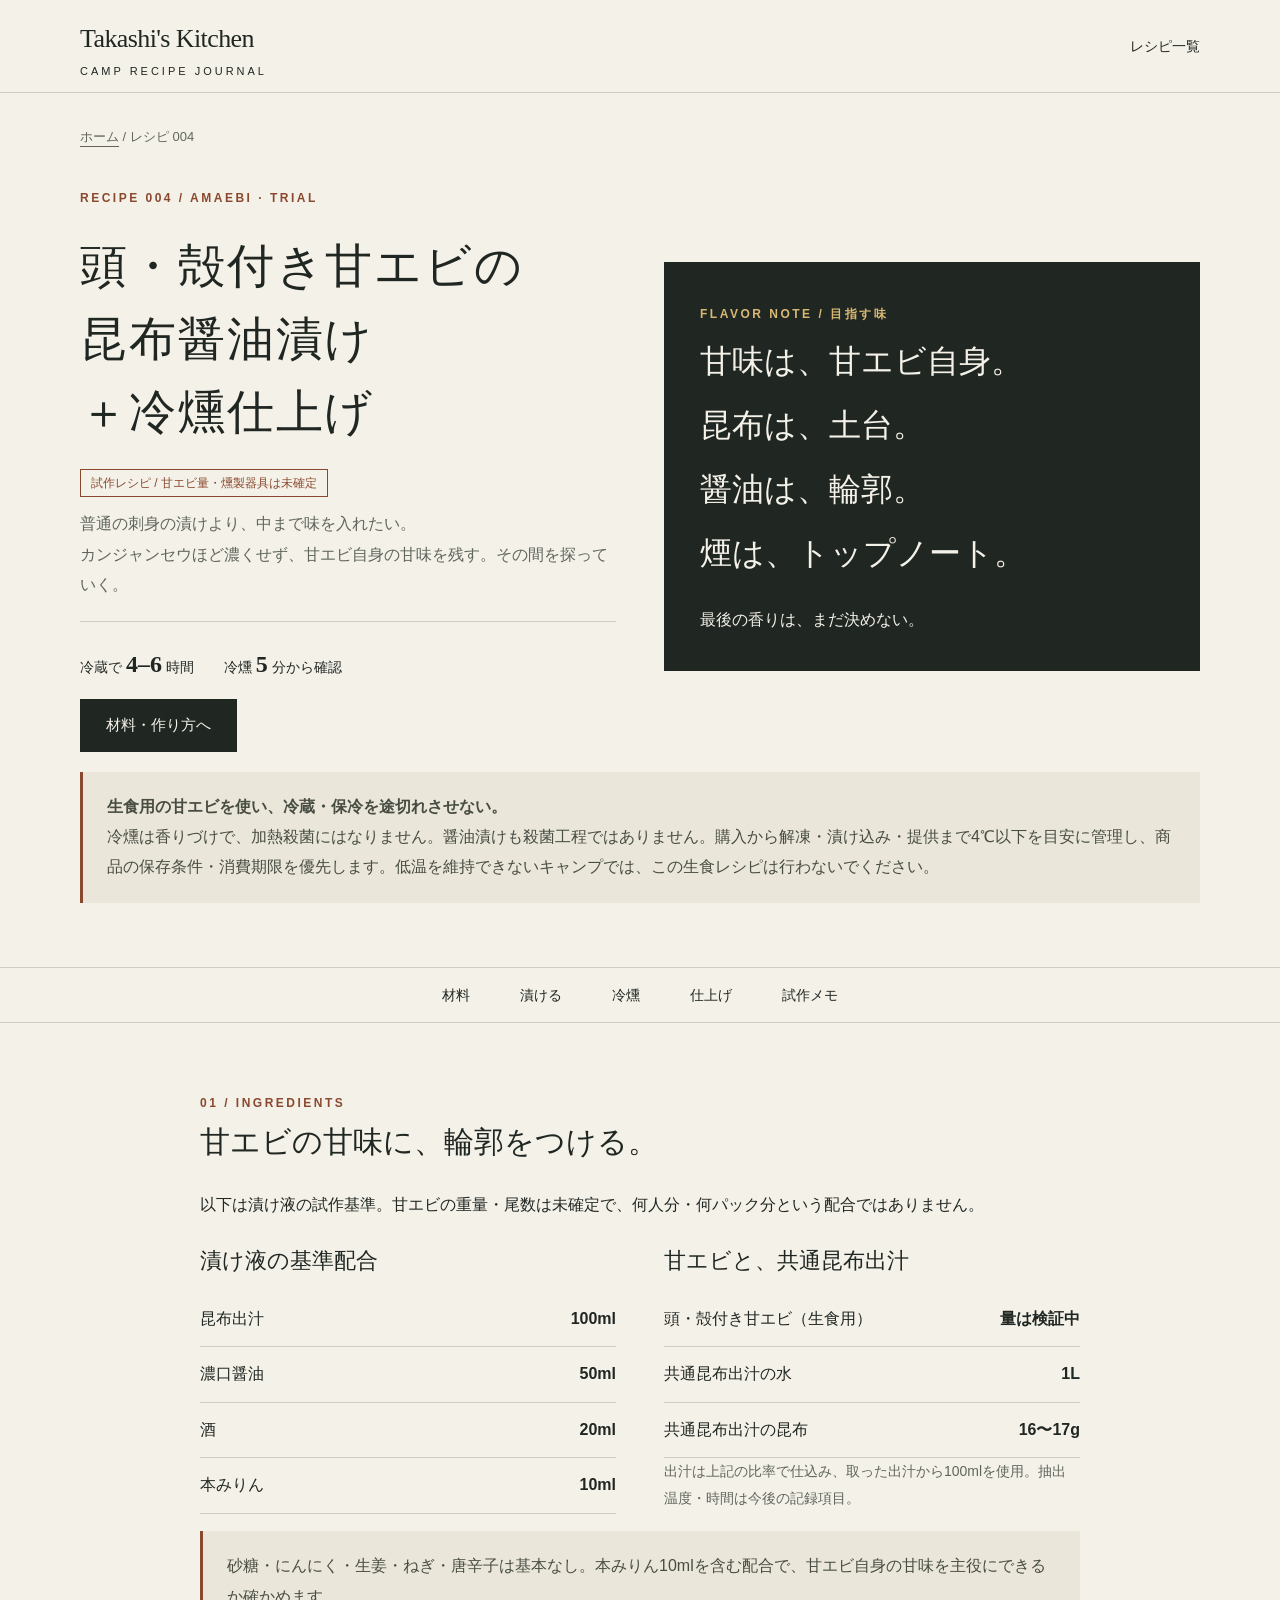
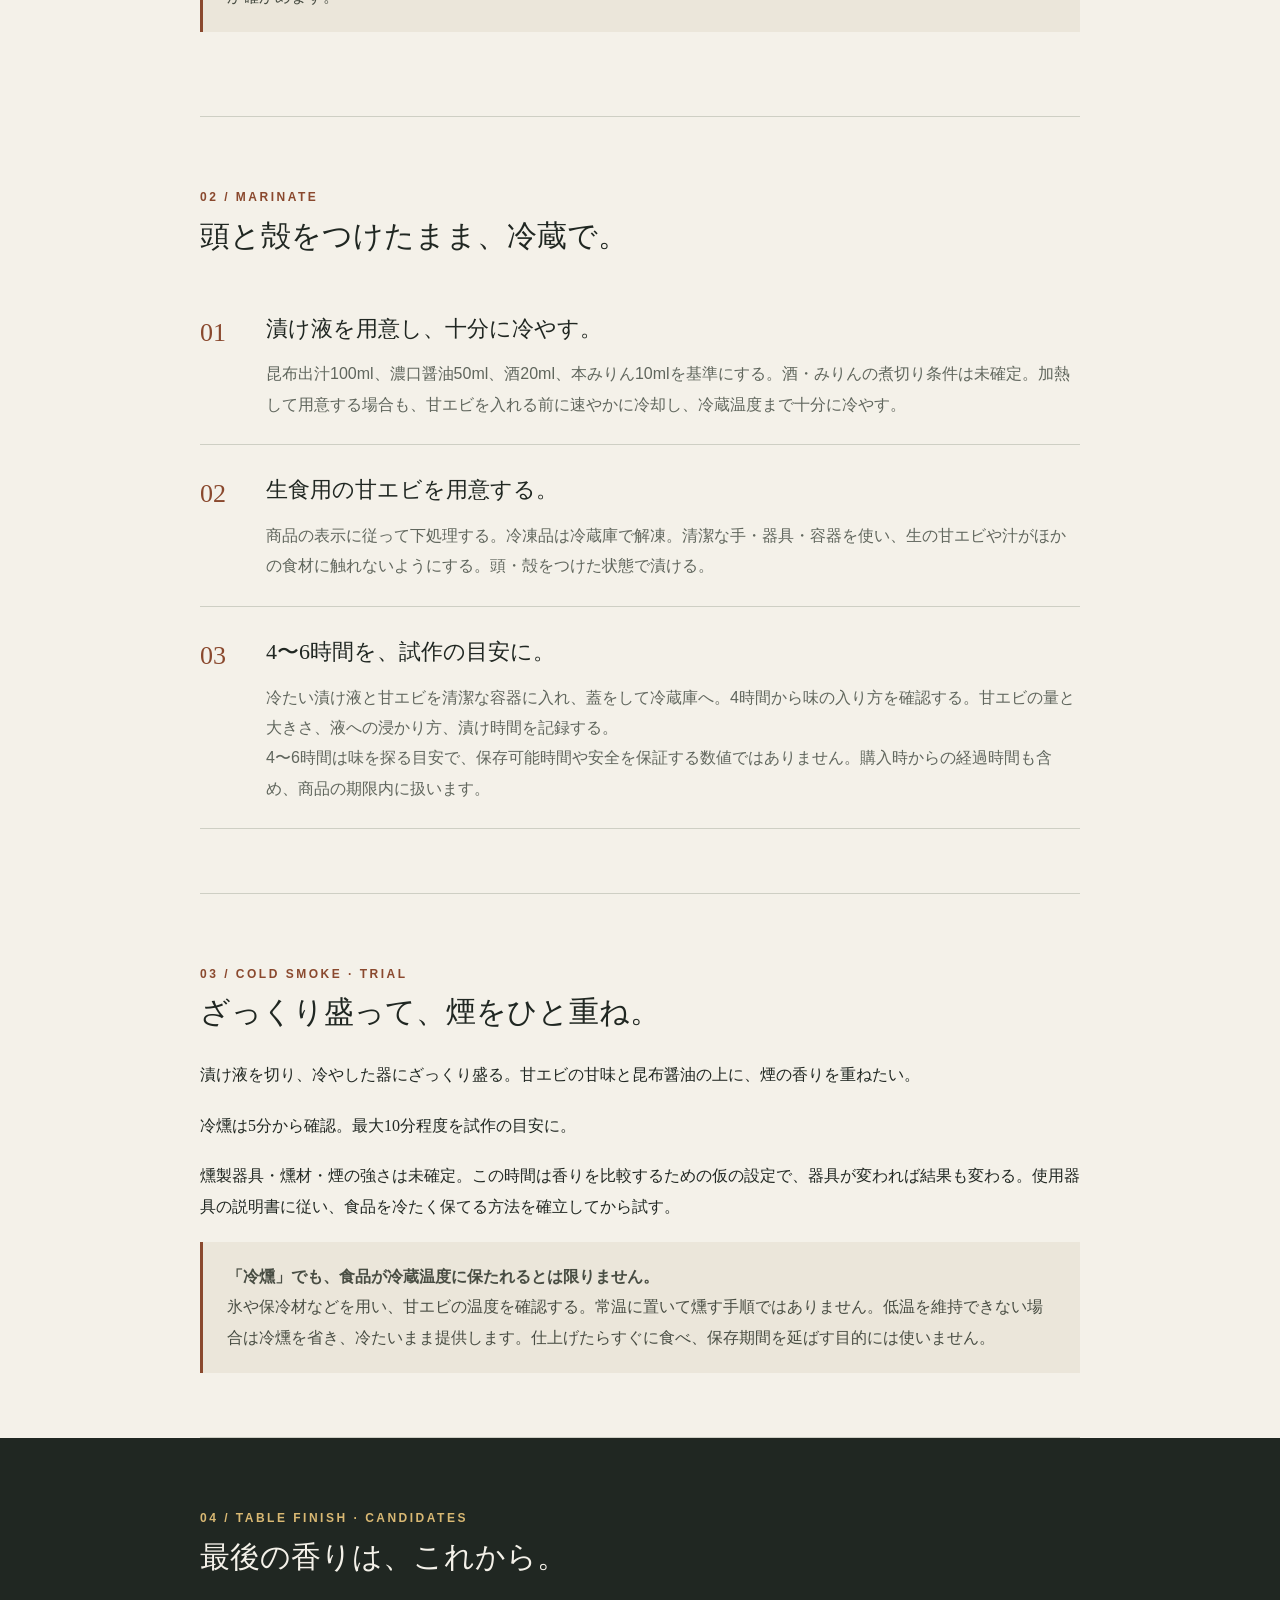
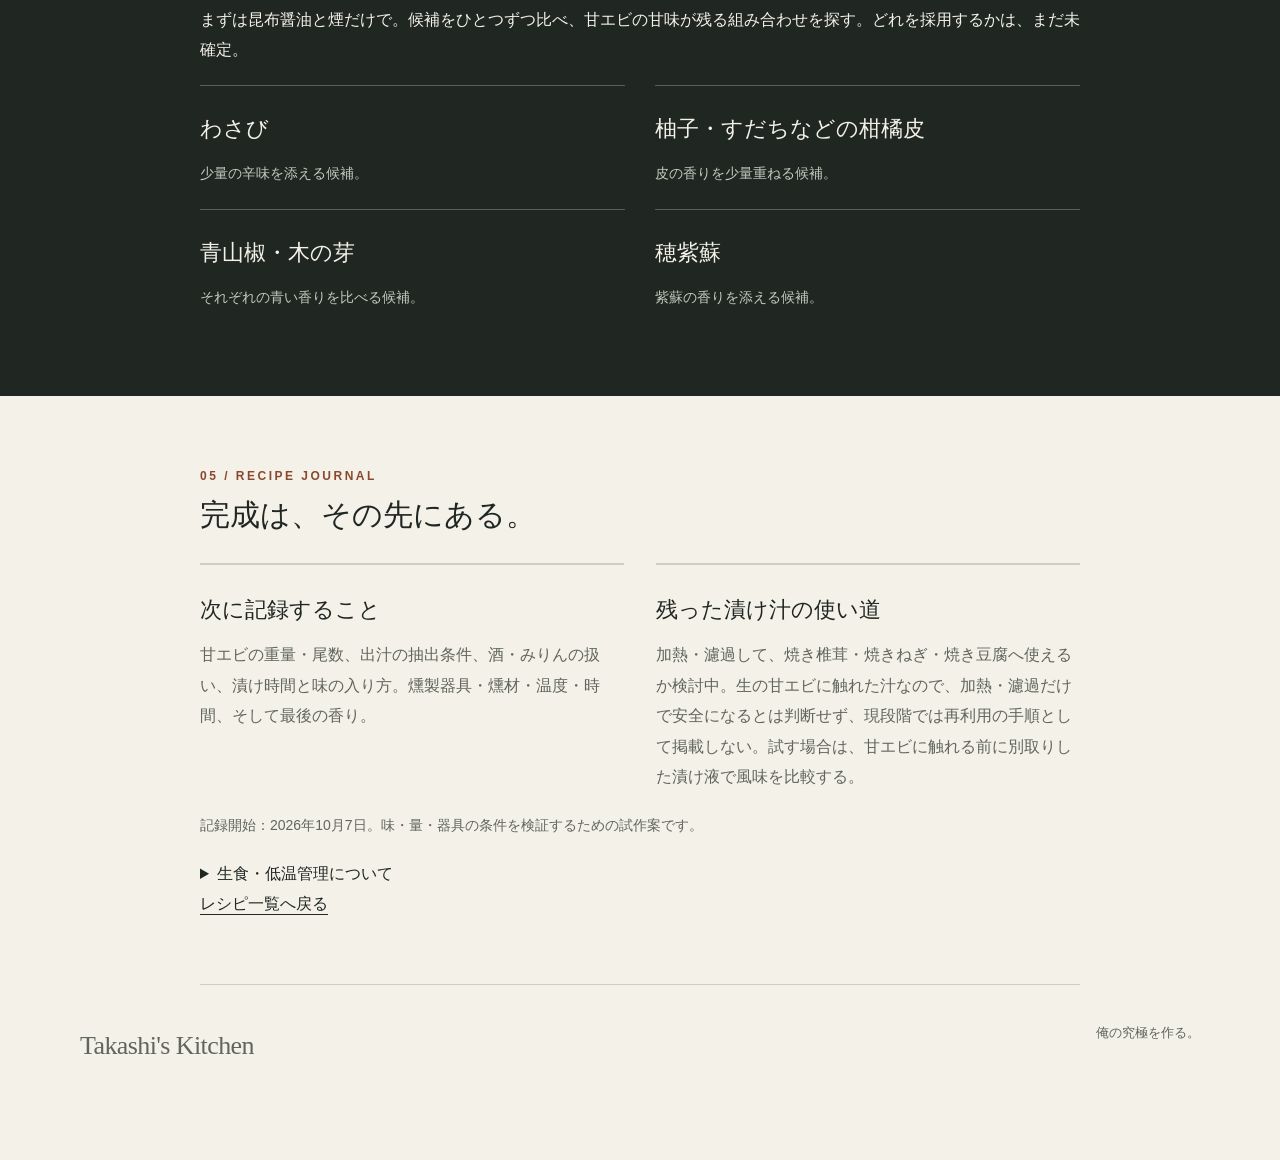
==== recipes/amaebi/index.html @ 0c4bbcc8 "Add amaebi recipe with kombu soy sauce and smoking This HTML file contains a recipe for marinated am" ====
<!doctype html>
<html lang="ja"><head><meta charset="utf-8"><meta name="viewport" content="width=device-width,initial-scale=1"><title>頭・殻付き甘エビの昆布醤油漬け＋冷燻仕上げ | Takashi's Kitchen</title><meta name="description" content="甘味は甘エビ自身、昆布は土台、醤油は輪郭、煙はトップノート。頭・殻付き甘エビの昆布醤油漬けを探る試作レシピ。"><link rel="stylesheet" href="../../assets/style.css"><link rel="icon" href="../../assets/favicon.svg" type="image/svg+xml"><style>.flavor-note{background:var(--ink);color:var(--paper);padding:36px}.flavor-note p{font-size:clamp(23px,3vw,32px);line-height:2}.flavor-note .eyebrow{color:var(--gold)}.quick{flex-wrap:wrap}.ingredients dd{white-space:normal;text-align:right}.tabs a{min-height:48px}.trial{margin-top:20px}.finish-grid{grid-template-columns:1fr 1fr}@media(max-width:700px){.recipe-intro h1{font-size:30px}.flavor-note{padding:28px}.finish-grid{grid-template-columns:1fr}}</style></head><body>
<a class="skip" href="#main">本文へ</a><header><div class="wrap"><a class="brand" href="../../">Takashi's Kitchen<small>CAMP RECIPE JOURNAL</small></a><nav aria-label="メイン"><a href="../../#recipes">レシピ一覧</a></nav></div></header>
<main id="main"><section class="recipe-intro wrap"><div class="breadcrumb"><a href="../../">ホーム</a> / レシピ 004</div><div class="recipe-layout"><div><span class="eyebrow">RECIPE 004 / AMAEBI · TRIAL</span><h1>頭・殻付き甘エビの<br>昆布醤油漬け<br>＋冷燻仕上げ</h1><span class="badge">試作レシピ / 甘エビ量・燻製器具は未確定</span><p class="lede">普通の刺身の漬けより、中まで味を入れたい。<br>カンジャンセウほど濃くせず、甘エビ自身の甘味を残す。その間を探っていく。</p><div class="quick"><span>冷蔵で <strong>4–6</strong> 時間</span><span>冷燻 <strong>5</strong> 分から確認</span></div><a class="button" href="#ingredients">材料・作り方へ</a></div><aside class="flavor-note"><span class="eyebrow">FLAVOR NOTE / 目指す味</span><p class="serif">甘味は、甘エビ自身。<br>昆布は、土台。<br>醤油は、輪郭。<br>煙は、トップノート。</p><span>最後の香りは、まだ決めない。</span></aside></div><p class="note trial"><strong>生食用の甘エビを使い、冷蔵・保冷を途切れさせない。</strong><br>冷燻は香りづけで、加熱殺菌にはなりません。醤油漬けも殺菌工程ではありません。購入から解凍・漬け込み・提供まで4℃以下を目安に管理し、商品の保存条件・消費期限を優先します。低温を維持できないキャンプでは、この生食レシピは行わないでください。</p></section>
<nav class="tabs" aria-label="レシピ内"><div class="wrap"><a href="#ingredients">材料</a><a href="#prep">漬ける</a><a href="#smoke">冷燻</a><a href="#finish">仕上げ</a><a href="#journal">試作メモ</a></div></nav>
<div class="wrap content"><section class="section" id="ingredients"><span class="eyebrow">01 / INGREDIENTS</span><h2>甘エビの甘味に、輪郭をつける。</h2><p>以下は漬け液の試作基準。甘エビの重量・尾数は未確定で、何人分・何パック分という配合ではありません。</p><div class="ingredients"><div><h3>漬け液の基準配合</h3><dl><div><dt>昆布出汁</dt><dd>100ml</dd></div><div><dt>濃口醤油</dt><dd>50ml</dd></div><div><dt>酒</dt><dd>20ml</dd></div><div><dt>本みりん</dt><dd>10ml</dd></div></dl></div><div><h3>甘エビと、共通昆布出汁</h3><dl><div><dt>頭・殻付き甘エビ（生食用）</dt><dd>量は検証中</dd></div><div><dt>共通昆布出汁の水</dt><dd>1L</dd></div><div><dt>共通昆布出汁の昆布</dt><dd>16〜17g</dd></div></dl><p class="meta">出汁は上記の比率で仕込み、取った出汁から100mlを使用。抽出温度・時間は今後の記録項目。</p></div></div><p class="note">砂糖・にんにく・生姜・ねぎ・唐辛子は基本なし。本みりん10mlを含む配合で、甘エビ自身の甘味を主役にできるか確かめます。</p></section>
<section class="section" id="prep"><span class="eyebrow">02 / MARINATE</span><h2>頭と殻をつけたまま、冷蔵で。</h2><ol class="steps"><li><div><h3>漬け液を用意し、十分に冷やす。</h3><p>昆布出汁100ml、濃口醤油50ml、酒20ml、本みりん10mlを基準にする。酒・みりんの煮切り条件は未確定。加熱して用意する場合も、甘エビを入れる前に速やかに冷却し、冷蔵温度まで十分に冷やす。</p></div></li><li><div><h3>生食用の甘エビを用意する。</h3><p>商品の表示に従って下処理する。冷凍品は冷蔵庫で解凍。清潔な手・器具・容器を使い、生の甘エビや汁がほかの食材に触れないようにする。頭・殻をつけた状態で漬ける。</p></div></li><li><div><h3>4〜6時間を、試作の目安に。</h3><p>冷たい漬け液と甘エビを清潔な容器に入れ、蓋をして冷蔵庫へ。4時間から味の入り方を確認する。甘エビの量と大きさ、液への浸かり方、漬け時間を記録する。</p><p>4〜6時間は味を探る目安で、保存可能時間や安全を保証する数値ではありません。購入時からの経過時間も含め、商品の期限内に扱います。</p></div></li></ol></section>
<section class="section" id="smoke"><span class="eyebrow">03 / COLD SMOKE · TRIAL</span><h2>ざっくり盛って、煙をひと重ね。</h2><p>漬け液を切り、冷やした器にざっくり盛る。甘エビの甘味と昆布醤油の上に、煙の香りを重ねたい。</p><p class="serif">冷燻は5分から確認。最大10分程度を試作の目安に。</p><p>燻製器具・燻材・煙の強さは未確定。この時間は香りを比較するための仮の設定で、器具が変われば結果も変わる。使用器具の説明書に従い、食品を冷たく保てる方法を確立してから試す。</p><aside class="note"><strong>「冷燻」でも、食品が冷蔵温度に保たれるとは限りません。</strong><br>氷や保冷材などを用い、甘エビの温度を確認する。常温に置いて燻す手順ではありません。低温を維持できない場合は冷燻を省き、冷たいまま提供します。仕上げたらすぐに食べ、保存期間を延ばす目的には使いません。</aside></section></div>
<section class="finish" id="finish"><div class="wrap content"><span class="eyebrow">04 / TABLE FINISH · CANDIDATES</span><h2>最後の香りは、これから。</h2><p>まずは昆布醤油と煙だけで。候補をひとつずつ比べ、甘エビの甘味が残る組み合わせを探す。どれを採用するかは、まだ未確定。</p><div class="finish-grid"><article><h3>わさび</h3><p>少量の辛味を添える候補。</p></article><article><h3>柚子・すだちなどの柑橘皮</h3><p>皮の香りを少量重ねる候補。</p></article><article><h3>青山椒・木の芽</h3><p>それぞれの青い香りを比べる候補。</p></article><article><h3>穂紫蘇</h3><p>紫蘇の香りを添える候補。</p></article></div></div></section>
<div class="wrap content"><section class="section" id="journal"><span class="eyebrow">05 / RECIPE JOURNAL</span><h2>完成は、その先にある。</h2><div class="log"><article><h3>次に記録すること</h3><p>甘エビの重量・尾数、出汁の抽出条件、酒・みりんの扱い、漬け時間と味の入り方。燻製器具・燻材・温度・時間、そして最後の香り。</p></article><article><h3>残った漬け汁の使い道</h3><p>加熱・濾過して、焼き椎茸・焼きねぎ・焼き豆腐へ使えるか検討中。生の甘エビに触れた汁なので、加熱・濾過だけで安全になるとは判断せず、現段階では再利用の手順として掲載しない。試す場合は、甘エビに触れる前に別取りした漬け液で風味を比較する。</p></article></div><p class="meta">記録開始：<time datetime="2026-10-07">2026年10月7日</time>。味・量・器具の条件を検証するための試作案です。</p><details><summary>生食・低温管理について</summary><p>生食用の表示があっても食中毒リスクがなくなるわけではありません。妊娠中の方、幼児、高齢者、免疫機能が低下している方は生の魚介類を避けてください。</p><p class="meta">参考：<a href="https://www.mhlw.go.jp/web/t_doc?dataId=00ta5940&amp;dataType=1&amp;pageNo=1">厚生労働省：魚介類の低温管理</a> ／ <a href="https://www.fda.gov/food/buy-store-serve-safe-food/selecting-and-serving-fresh-and-frozen-seafood-safely">FDA：魚介類の安全な取り扱い</a> ／ <a href="https://www.fda.gov/files/food/published/Processing-Parameters-Needed-to-Control-Pathogens-in-Cold-Smoked-Fish.pdf">FDA：冷燻は加熱調理ではない</a></p></details><a href="../../#recipes">レシピ一覧へ戻る</a></section></div></main><footer><div class="wrap"><span class="brand">Takashi's Kitchen</span><span>俺の究極を作る。</span></div></footer></body></html>
---- assets/style.css ----
:root{--paper:#f4f1e9;--ink:#202722;--muted:#60665d;--line:#cecfc4;--accent:#8a492e;--gold:#d9b873}*{box-sizing:border-box}html{scroll-behavior:smooth;scroll-padding-top:90px}body{margin:0;background:var(--paper);color:var(--ink);font-family:'Yu Gothic',Meiryo,sans-serif;font-size:16px;line-height:1.9}a{color:inherit;text-underline-offset:5px}a:focus-visible,button:focus-visible{outline:3px solid var(--accent);outline-offset:5px}.skip{position:absolute;top:-100px}.skip:focus{top:8px;background:white;z-index:10;padding:12px}.wrap{width:min(1120px,calc(100% - 64px));margin:auto}header{border-bottom:1px solid var(--line)}header .wrap{min-height:92px;display:flex;justify-content:space-between;align-items:center;gap:24px}.brand{text-decoration:none;font-family:Georgia,serif;font-size:26px;letter-spacing:-.6px}.brand small{display:block;font-family: sans-serif;font-size:11px;letter-spacing:3px;line-height:1.3}nav{display:flex;gap:28px;font-size:14px}nav a{text-decoration:none}.eyebrow{font-size:12px;letter-spacing:2.5px;text-transform:uppercase;color:var(--accent);font-weight:bold}.serif,h1,h2,h3{font-family:'Yu Mincho','Hiragino Mincho ProN',serif;font-weight:500}h1{font-size:clamp(32px,4.1vw,56px);line-height:1.55;letter-spacing:.04em;margin:18px 0}h2{font-size:30px;line-height:1.6;margin:0 0 24px}h3{font-size:22px;margin:0 0 10px}p{margin:0 0 20px}.hero{padding:64px 0 60px;display:grid;grid-template-columns:1fr 1.1fr;gap:55px;align-items:center}.hero img{width:100%;height:440px;object-fit:cover}.hero figure{margin:0}.caption{font-size:12px;color:var(--muted);text-align:right;margin-top:6px}.lede{color:var(--muted)}.button{display:inline-block;text-decoration:none;background:var(--ink);color:var(--paper);padding:12px 26px;margin-top:12px;font-size:15px}.statement{background:var(--ink);color:var(--paper);padding:54px 0}.statement .wrap{display:flex;justify-content:space-between;gap:40px;align-items:center}.statement p{margin:0}.statement .serif{font-size:27px;line-height:1.8}.statement .aside{font-size:14px;color:#c4c9bd;max-width:350px}.section{padding:64px 0;border-bottom:1px solid var(--line)}.section-head{display:flex;justify-content:space-between;align-items:baseline;gap:24px}.number{font-family:Georgia,serif;color:var(--accent);font-size:16px;letter-spacing:2px}.recipe-card{display:grid;grid-template-columns:280px 1fr;gap:36px;text-decoration:none;padding:26px 0;border-top:1px solid var(--line)}.recipe-card img{width:100%;height:190px;object-fit:cover}.badge{font-size:12px;display:inline-block;border:1px solid var(--accent);color:var(--accent);padding:2px 10px;margin-bottom:12px}.recipe-card h3{font-size:28px}.meta{font-size:14px;color:var(--muted)}footer{padding:36px 0 90px;color:var(--muted);font-size:13px}footer .wrap{display:flex;justify-content:space-between;gap:20px}.recipe-intro{padding:32px 0 44px}.breadcrumb{font-size:13px;color:var(--muted);margin-bottom:32px}.recipe-layout{display:grid;grid-template-columns:1fr 1fr;gap:48px;align-items:center}.recipe-layout img{width:100%;height:340px;object-fit:cover}.recipe-layout figure{margin:0}.recipe-intro h1{font-size:clamp(30px,3.7vw,47px)}.quick{display:flex;gap:30px;border-top:1px solid var(--line);padding-top:20px;font-size:14px}.quick strong{font-size:24px;font-family:Georgia,serif}.tabs{position:sticky;top:0;background:var(--paper);z-index:5;border-block:1px solid var(--line)}.tabs .wrap{display:flex;justify-content:center;gap:50px}.tabs a{padding:14px 0;font-size:14px;text-decoration:none}.content{max-width:880px}.note{padding:20px 24px;border-left:3px solid var(--accent);background:#ebe6da;color:#484d43}.ingredients{display:grid;grid-template-columns:1fr 1fr;gap:48px}.ingredients dl{margin:0}.ingredients dl div{display:flex;justify-content:space-between;gap:16px;padding:12px 0;border-bottom:1px solid var(--line)}dt,dd{margin:0}dd{font-weight:bold;white-space:nowrap}.steps{list-style:none;padding:0;margin:0;counter-reset:step}.steps li{counter-increment:step;display:grid;grid-template-columns:48px 1fr;gap:18px;padding:24px 0;border-bottom:1px solid var(--line)}.steps li:before{content:counter(step,decimal-leading-zero);font-family:Georgia,serif;color:var(--accent);font-size:26px}.steps p{margin:0;color:var(--muted)}.finish{background:var(--ink);color:var(--paper);padding:64px 0}.finish .eyebrow{color:var(--gold)}.finish-grid{display:grid;grid-template-columns:repeat(3,1fr);gap:0 30px}.finish-grid article{padding:22px 0;border-top:1px solid #596056}.finish-grid p{color:#c4c9bd;font-size:14px;margin:0}.log{display:grid;grid-template-columns:1fr 1fr;gap:32px}.log article{border-top:2px solid var(--line);padding-top:24px}.log .pending{border-color:var(--accent)}.log strong{font-family:Georgia,serif;font-size:32px}.log p{color:var(--muted)}@media(max-width:700px){.wrap{width:calc(100% - 40px)}header .wrap{min-height:80px;gap:12px}.brand{font-size:22px}nav{gap:15px;font-size:13px}.hero{grid-template-columns:1fr;gap:28px;padding:34px 0 40px}.hero img{height:290px}.hero h1{font-size:36px}.statement .wrap{display:block}.statement .aside{margin-top:24px}.statement .serif{font-size:23px}.section{padding:42px 0}.recipe-card{grid-template-columns:1fr;gap:18px}.recipe-card img{height:230px}.recipe-card h3{font-size:25px}.recipe-layout{grid-template-columns:1fr;gap:24px}.recipe-layout img{height:240px}.recipe-intro{padding-top:20px}.breadcrumb{margin-bottom:22px}.tabs .wrap{justify-content:space-between;gap:8px}.tabs a{font-size:13px}.ingredients{grid-template-columns:1fr;gap:30px}.finish-grid{grid-template-columns:1fr 1fr;gap:0 22px}.log{grid-template-columns:1fr;gap:16px}footer .wrap{display:block}.section-head{gap:12px}h2{font-size:26px}.quick{gap:24px}.finish{padding:44px 0}}@media(prefers-reduced-motion:reduce){html{scroll-behavior:auto}}@media print{header,.tabs,footer,.button{display:none}.section,.finish{padding:20px 0}.finish{background:white;color:black}.finish-grid p{color:#333}.wrap{width:100%}.steps li{break-inside:avoid}}
header .brand,header nav a{white-space:nowrap}header nav a{display:inline-flex;align-items:center;min-height:44px}
@media(max-width:700px){header .wrap{flex-direction:column;align-items:flex-start;gap:8px;padding-top:16px;padding-bottom:8px}header nav{gap:24px;flex-wrap:wrap}header .brand small{white-space:nowrap}.quick{flex-wrap:wrap}}
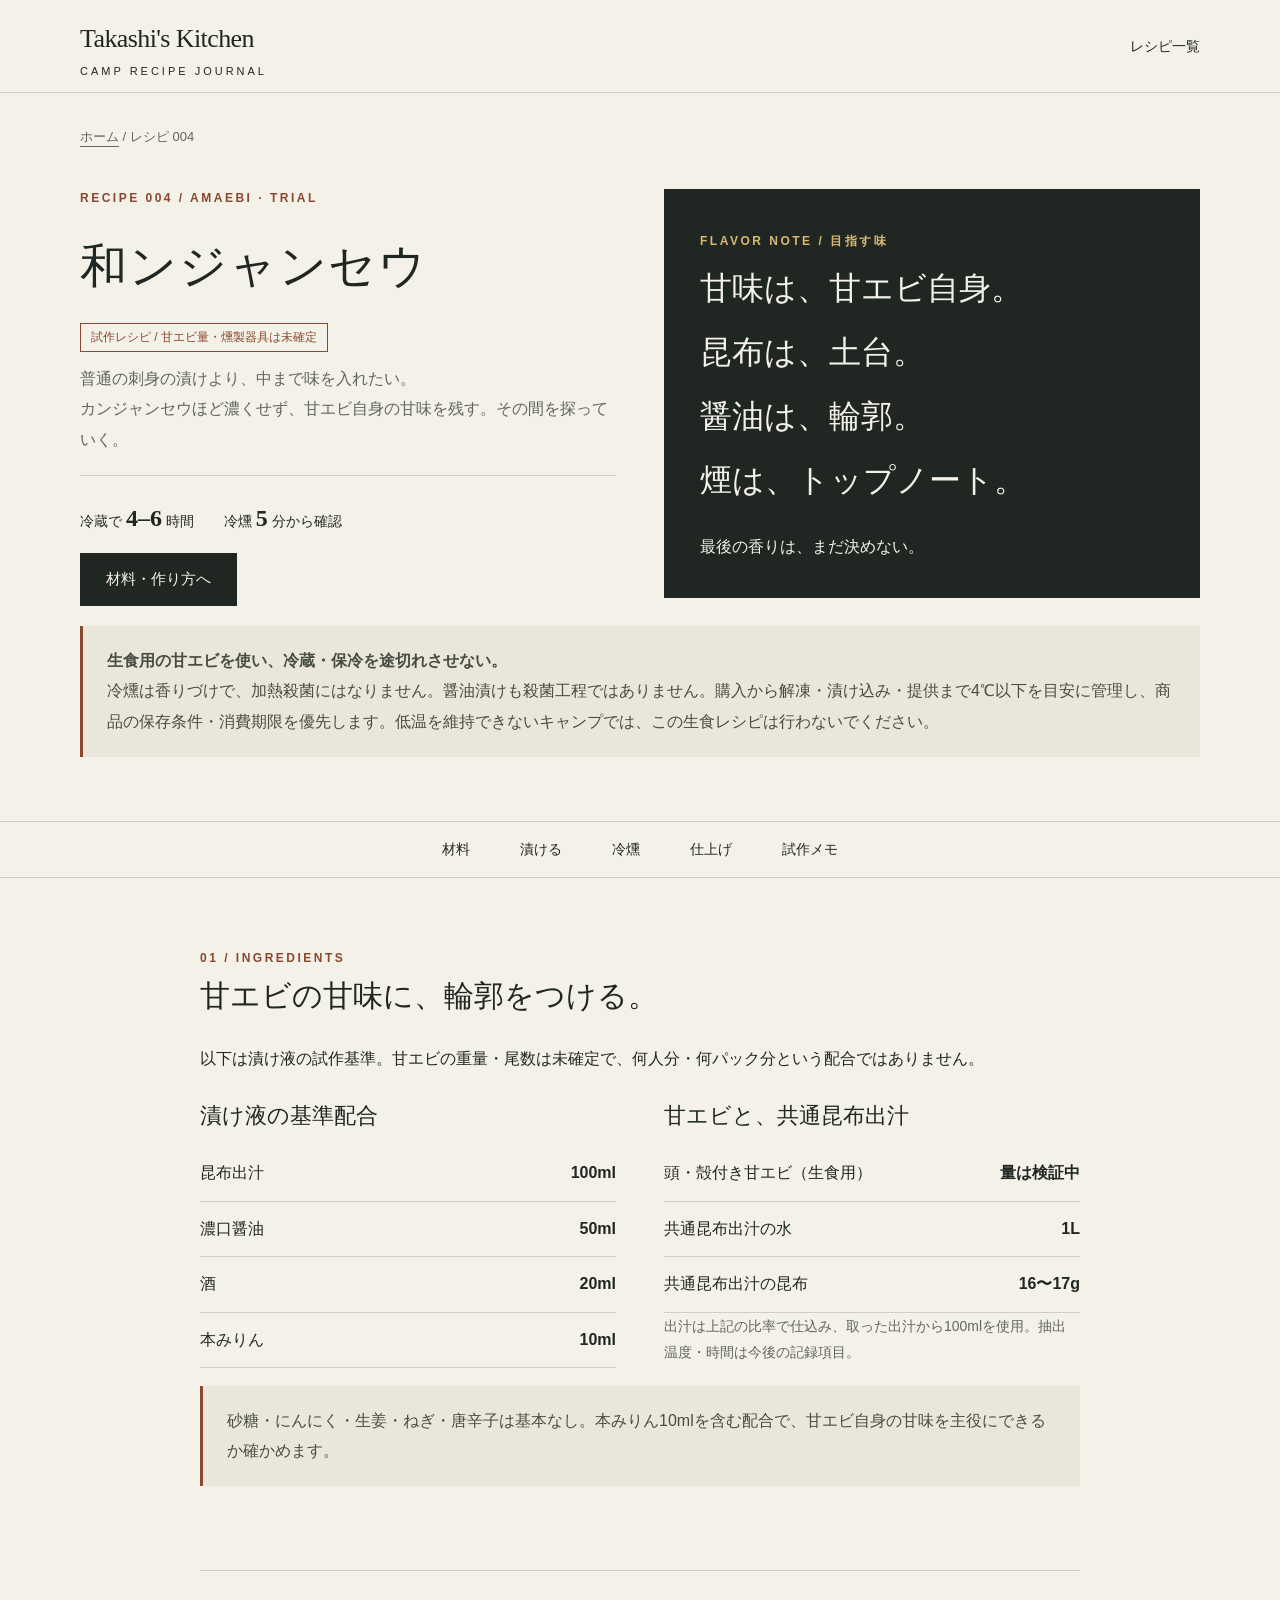
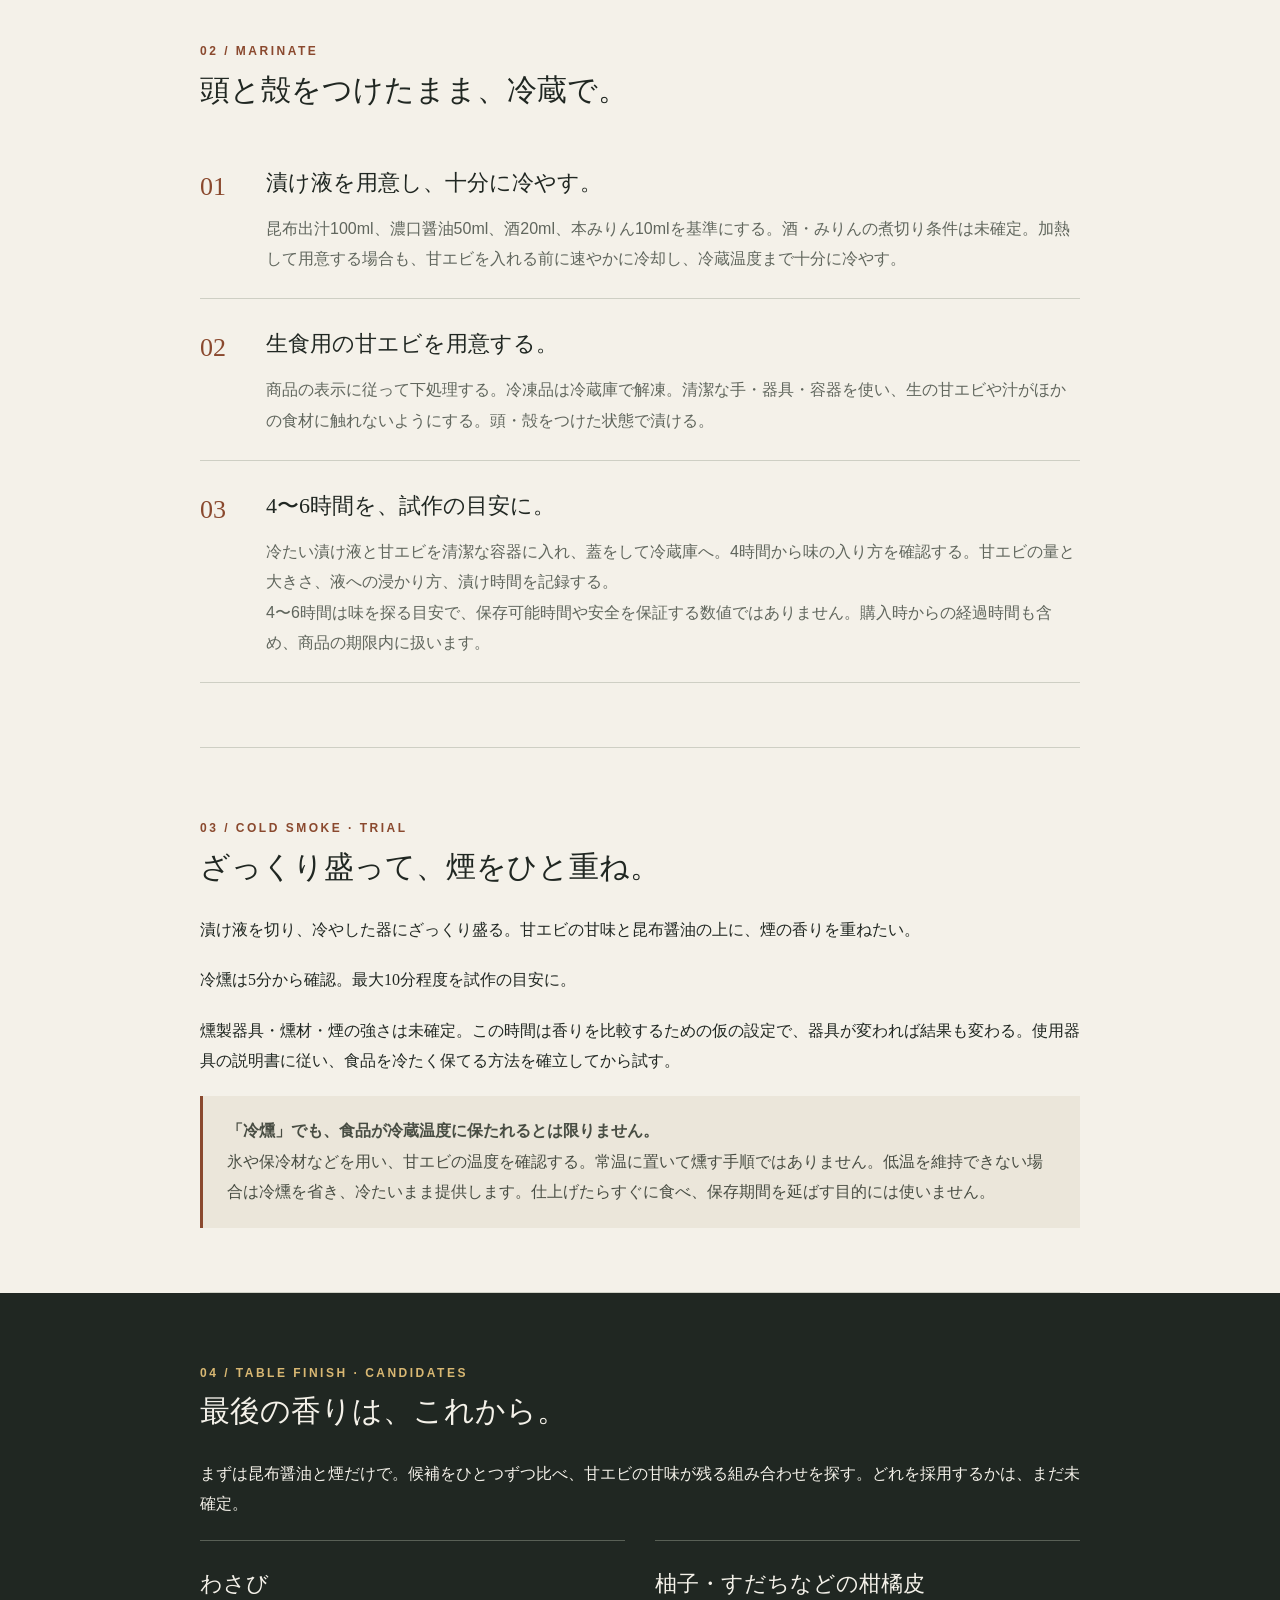
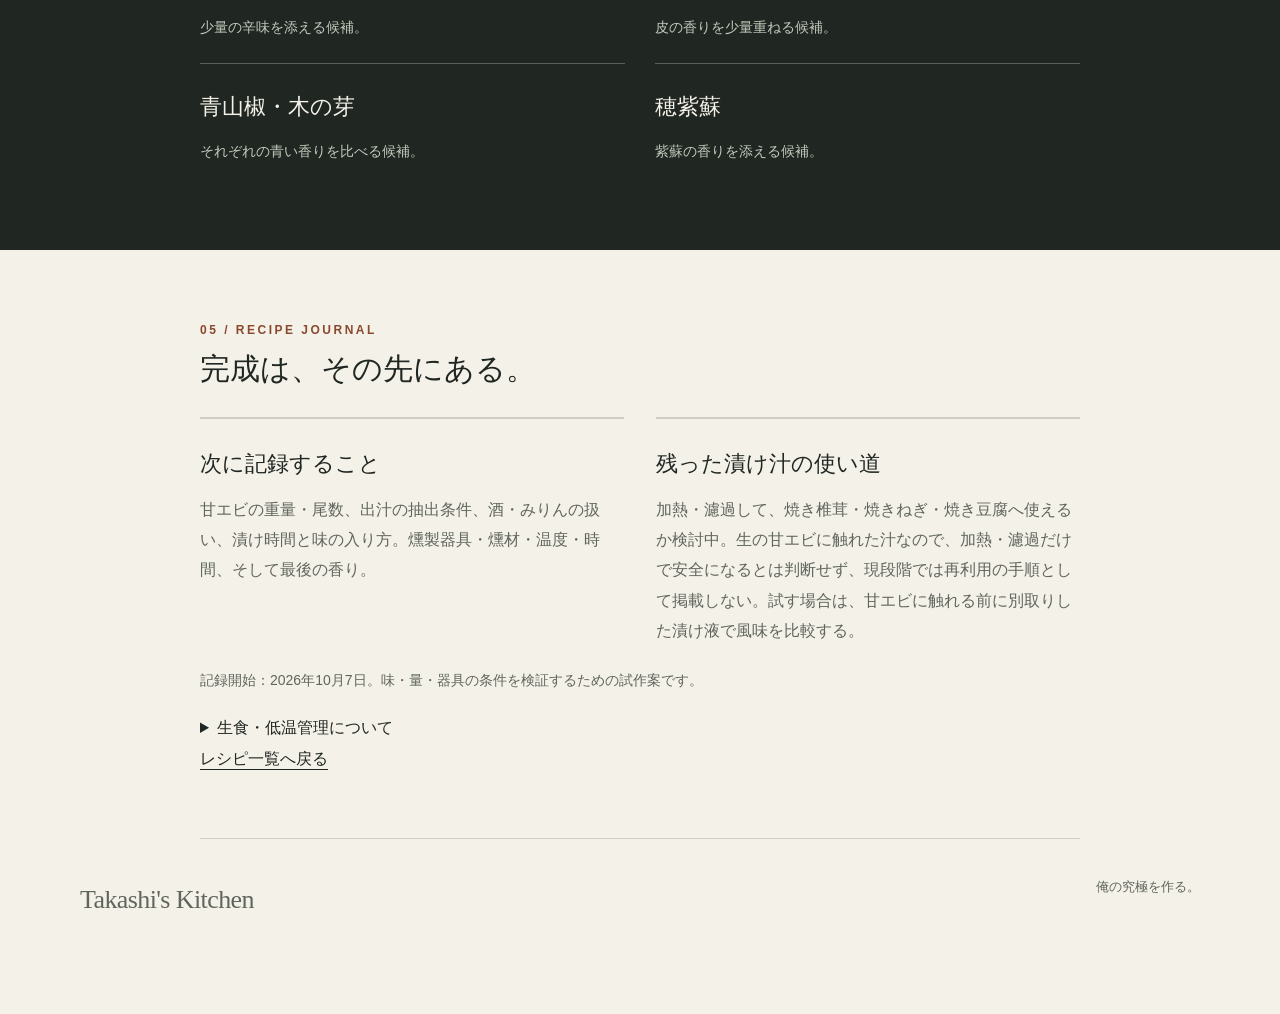
==== commit 91498001: "Rename amaebi recipe to 和ンジャンセウ" ====
--- a/recipes/amaebi/index.html
+++ b/recipes/amaebi/index.html
@@ -1,11 +1,11 @@
 <!doctype html>
-<html lang="ja"><head><meta charset="utf-8"><meta name="viewport" content="width=device-width,initial-scale=1"><title>頭・殻付き甘エビの昆布醤油漬け＋冷燻仕上げ | Takashi's Kitchen</title><meta name="description" content="甘味は甘エビ自身、昆布は土台、醤油は輪郭、煙はトップノート。頭・殻付き甘エビの昆布醤油漬けを探る試作レシピ。"><link rel="stylesheet" href="../../assets/style.css"><link rel="icon" href="../../assets/favicon.svg" type="image/svg+xml"><style>.flavor-note{background:var(--ink);color:var(--paper);padding:36px}.flavor-note p{font-size:clamp(23px,3vw,32px);line-height:2}.flavor-note .eyebrow{color:var(--gold)}.quick{flex-wrap:wrap}.ingredients dd{white-space:normal;text-align:right}.tabs a{min-height:48px}.trial{margin-top:20px}.finish-grid{grid-template-columns:1fr 1fr}@media(max-width:700px){.recipe-intro h1{font-size:30px}.flavor-note{padding:28px}.finish-grid{grid-template-columns:1fr}}</style></head><body>
+<html lang="ja"><head><meta charset="utf-8"><meta name="viewport" content="width=device-width,initial-scale=1"><title>和ンジャンセウ | Takashi's Kitchen</title><meta name="description" content="甘味は甘エビ自身、昆布は土台、醤油は輪郭、煙はトップノート。和ンジャンセウ——頭・殻付き甘エビの昆布醤油漬けと冷燻を探る試作レシピ。"><link rel="stylesheet" href="../../assets/style.css"><link rel="icon" href="../../assets/favicon.svg" type="image/svg+xml"><style>.flavor-note{background:var(--ink);color:var(--paper);padding:36px}.flavor-note p{font-size:clamp(23px,3vw,32px);line-height:2}.flavor-note .eyebrow{color:var(--gold)}.quick{flex-wrap:wrap}.ingredients dd{white-space:normal;text-align:right}.tabs a{min-height:48px}.trial{margin-top:20px}.finish-grid{grid-template-columns:1fr 1fr}@media(max-width:700px){.recipe-intro h1{font-size:30px}.flavor-note{padding:28px}.finish-grid{grid-template-columns:1fr}}</style></head><body>
 <a class="skip" href="#main">本文へ</a><header><div class="wrap"><a class="brand" href="../../">Takashi's Kitchen<small>CAMP RECIPE JOURNAL</small></a><nav aria-label="メイン"><a href="../../#recipes">レシピ一覧</a></nav></div></header>
-<main id="main"><section class="recipe-intro wrap"><div class="breadcrumb"><a href="../../">ホーム</a> / レシピ 004</div><div class="recipe-layout"><div><span class="eyebrow">RECIPE 004 / AMAEBI · TRIAL</span><h1>頭・殻付き甘エビの<br>昆布醤油漬け<br>＋冷燻仕上げ</h1><span class="badge">試作レシピ / 甘エビ量・燻製器具は未確定</span><p class="lede">普通の刺身の漬けより、中まで味を入れたい。<br>カンジャンセウほど濃くせず、甘エビ自身の甘味を残す。その間を探っていく。</p><div class="quick"><span>冷蔵で <strong>4–6</strong> 時間</span><span>冷燻 <strong>5</strong> 分から確認</span></div><a class="button" href="#ingredients">材料・作り方へ</a></div><aside class="flavor-note"><span class="eyebrow">FLAVOR NOTE / 目指す味</span><p class="serif">甘味は、甘エビ自身。<br>昆布は、土台。<br>醤油は、輪郭。<br>煙は、トップノート。</p><span>最後の香りは、まだ決めない。</span></aside></div><p class="note trial"><strong>生食用の甘エビを使い、冷蔵・保冷を途切れさせない。</strong><br>冷燻は香りづけで、加熱殺菌にはなりません。醤油漬けも殺菌工程ではありません。購入から解凍・漬け込み・提供まで4℃以下を目安に管理し、商品の保存条件・消費期限を優先します。低温を維持できないキャンプでは、この生食レシピは行わないでください。</p></section>
+<main id="main"><section class="recipe-intro wrap"><div class="breadcrumb"><a href="../../">ホーム</a> / レシピ 004</div><div class="recipe-layout"><div><span class="eyebrow">RECIPE 004 / AMAEBI · TRIAL</span><h1>和ンジャンセウ</h1><span class="badge">試作レシピ / 甘エビ量・燻製器具は未確定</span><p class="lede">普通の刺身の漬けより、中まで味を入れたい。<br>カンジャンセウほど濃くせず、甘エビ自身の甘味を残す。その間を探っていく。</p><div class="quick"><span>冷蔵で <strong>4–6</strong> 時間</span><span>冷燻 <strong>5</strong> 分から確認</span></div><a class="button" href="#ingredients">材料・作り方へ</a></div><aside class="flavor-note"><span class="eyebrow">FLAVOR NOTE / 目指す味</span><p class="serif">甘味は、甘エビ自身。<br>昆布は、土台。<br>醤油は、輪郭。<br>煙は、トップノート。</p><span>最後の香りは、まだ決めない。</span></aside></div><p class="note trial"><strong>生食用の甘エビを使い、冷蔵・保冷を途切れさせない。</strong><br>冷燻は香りづけで、加熱殺菌にはなりません。醤油漬けも殺菌工程ではありません。購入から解凍・漬け込み・提供まで4℃以下を目安に管理し、商品の保存条件・消費期限を優先します。低温を維持できないキャンプでは、この生食レシピは行わないでください。</p></section>
 <nav class="tabs" aria-label="レシピ内"><div class="wrap"><a href="#ingredients">材料</a><a href="#prep">漬ける</a><a href="#smoke">冷燻</a><a href="#finish">仕上げ</a><a href="#journal">試作メモ</a></div></nav>
 <div class="wrap content"><section class="section" id="ingredients"><span class="eyebrow">01 / INGREDIENTS</span><h2>甘エビの甘味に、輪郭をつける。</h2><p>以下は漬け液の試作基準。甘エビの重量・尾数は未確定で、何人分・何パック分という配合ではありません。</p><div class="ingredients"><div><h3>漬け液の基準配合</h3><dl><div><dt>昆布出汁</dt><dd>100ml</dd></div><div><dt>濃口醤油</dt><dd>50ml</dd></div><div><dt>酒</dt><dd>20ml</dd></div><div><dt>本みりん</dt><dd>10ml</dd></div></dl></div><div><h3>甘エビと、共通昆布出汁</h3><dl><div><dt>頭・殻付き甘エビ（生食用）</dt><dd>量は検証中</dd></div><div><dt>共通昆布出汁の水</dt><dd>1L</dd></div><div><dt>共通昆布出汁の昆布</dt><dd>16〜17g</dd></div></dl><p class="meta">出汁は上記の比率で仕込み、取った出汁から100mlを使用。抽出温度・時間は今後の記録項目。</p></div></div><p class="note">砂糖・にんにく・生姜・ねぎ・唐辛子は基本なし。本みりん10mlを含む配合で、甘エビ自身の甘味を主役にできるか確かめます。</p></section>
 <section class="section" id="prep"><span class="eyebrow">02 / MARINATE</span><h2>頭と殻をつけたまま、冷蔵で。</h2><ol class="steps"><li><div><h3>漬け液を用意し、十分に冷やす。</h3><p>昆布出汁100ml、濃口醤油50ml、酒20ml、本みりん10mlを基準にする。酒・みりんの煮切り条件は未確定。加熱して用意する場合も、甘エビを入れる前に速やかに冷却し、冷蔵温度まで十分に冷やす。</p></div></li><li><div><h3>生食用の甘エビを用意する。</h3><p>商品の表示に従って下処理する。冷凍品は冷蔵庫で解凍。清潔な手・器具・容器を使い、生の甘エビや汁がほかの食材に触れないようにする。頭・殻をつけた状態で漬ける。</p></div></li><li><div><h3>4〜6時間を、試作の目安に。</h3><p>冷たい漬け液と甘エビを清潔な容器に入れ、蓋をして冷蔵庫へ。4時間から味の入り方を確認する。甘エビの量と大きさ、液への浸かり方、漬け時間を記録する。</p><p>4〜6時間は味を探る目安で、保存可能時間や安全を保証する数値ではありません。購入時からの経過時間も含め、商品の期限内に扱います。</p></div></li></ol></section>
 <section class="section" id="smoke"><span class="eyebrow">03 / COLD SMOKE · TRIAL</span><h2>ざっくり盛って、煙をひと重ね。</h2><p>漬け液を切り、冷やした器にざっくり盛る。甘エビの甘味と昆布醤油の上に、煙の香りを重ねたい。</p><p class="serif">冷燻は5分から確認。最大10分程度を試作の目安に。</p><p>燻製器具・燻材・煙の強さは未確定。この時間は香りを比較するための仮の設定で、器具が変われば結果も変わる。使用器具の説明書に従い、食品を冷たく保てる方法を確立してから試す。</p><aside class="note"><strong>「冷燻」でも、食品が冷蔵温度に保たれるとは限りません。</strong><br>氷や保冷材などを用い、甘エビの温度を確認する。常温に置いて燻す手順ではありません。低温を維持できない場合は冷燻を省き、冷たいまま提供します。仕上げたらすぐに食べ、保存期間を延ばす目的には使いません。</aside></section></div>
 <section class="finish" id="finish"><div class="wrap content"><span class="eyebrow">04 / TABLE FINISH · CANDIDATES</span><h2>最後の香りは、これから。</h2><p>まずは昆布醤油と煙だけで。候補をひとつずつ比べ、甘エビの甘味が残る組み合わせを探す。どれを採用するかは、まだ未確定。</p><div class="finish-grid"><article><h3>わさび</h3><p>少量の辛味を添える候補。</p></article><article><h3>柚子・すだちなどの柑橘皮</h3><p>皮の香りを少量重ねる候補。</p></article><article><h3>青山椒・木の芽</h3><p>それぞれの青い香りを比べる候補。</p></article><article><h3>穂紫蘇</h3><p>紫蘇の香りを添える候補。</p></article></div></div></section>
 <div class="wrap content"><section class="section" id="journal"><span class="eyebrow">05 / RECIPE JOURNAL</span><h2>完成は、その先にある。</h2><div class="log"><article><h3>次に記録すること</h3><p>甘エビの重量・尾数、出汁の抽出条件、酒・みりんの扱い、漬け時間と味の入り方。燻製器具・燻材・温度・時間、そして最後の香り。</p></article><article><h3>残った漬け汁の使い道</h3><p>加熱・濾過して、焼き椎茸・焼きねぎ・焼き豆腐へ使えるか検討中。生の甘エビに触れた汁なので、加熱・濾過だけで安全になるとは判断せず、現段階では再利用の手順として掲載しない。試す場合は、甘エビに触れる前に別取りした漬け液で風味を比較する。</p></article></div><p class="meta">記録開始：<time datetime="2026-10-07">2026年10月7日</time>。味・量・器具の条件を検証するための試作案です。</p><details><summary>生食・低温管理について</summary><p>生食用の表示があっても食中毒リスクがなくなるわけではありません。妊娠中の方、幼児、高齢者、免疫機能が低下している方は生の魚介類を避けてください。</p><p class="meta">参考：<a href="https://www.mhlw.go.jp/web/t_doc?dataId=00ta5940&amp;dataType=1&amp;pageNo=1">厚生労働省：魚介類の低温管理</a> ／ <a href="https://www.fda.gov/food/buy-store-serve-safe-food/selecting-and-serving-fresh-and-frozen-seafood-safely">FDA：魚介類の安全な取り扱い</a> ／ <a href="https://www.fda.gov/files/food/published/Processing-Parameters-Needed-to-Control-Pathogens-in-Cold-Smoked-Fish.pdf">FDA：冷燻は加熱調理ではない</a></p></details><a href="../../#recipes">レシピ一覧へ戻る</a></section></div></main><footer><div class="wrap"><span class="brand">Takashi's Kitchen</span><span>俺の究極を作る。</span></div></footer></body></html>
-
+
